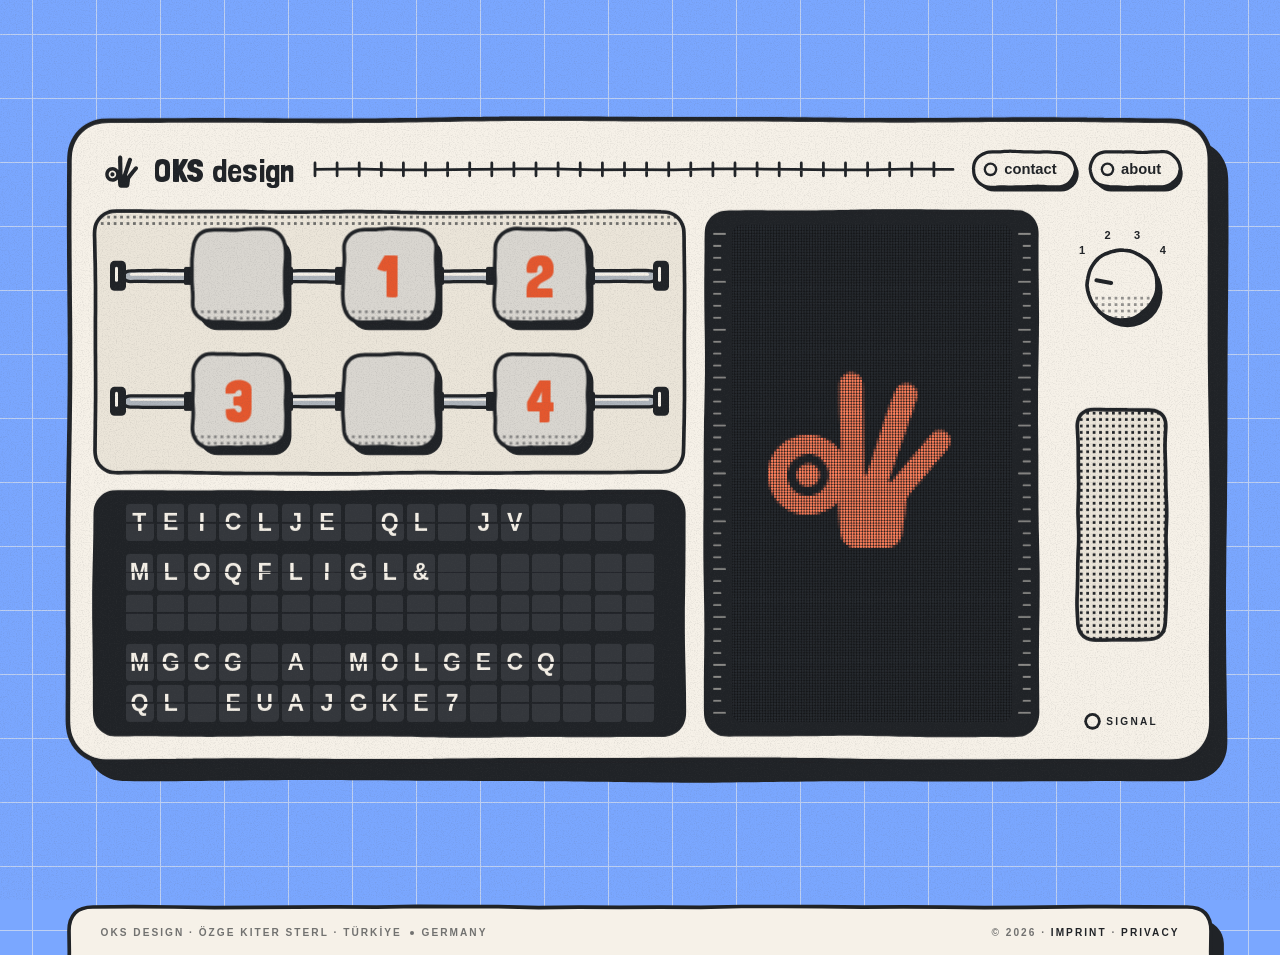
==== index.html @ b447502a "oks.design: the portfolio as one device Lids on axles, a split-flap board and a dot screen, drawn in" ====
<!doctype html>
<html lang="en">
<head>
<meta charset="utf-8">
<meta name="viewport" content="width=device-width, initial-scale=1, viewport-fit=cover">
<title>OKS design</title>
<meta name="description" content="Linpile, WrapChat, Kitchen Guide and Bramblewick, designed and built by OKS design.">
<meta name="theme-color" content="#7aa7ff">
<link rel="icon" href="img/logos/oks-hand.svg" type="image/svg+xml">
<link rel="preload" href="fonts/switzer-bold.woff" as="font" type="font/woff" crossorigin>
<link rel="preload" href="fonts/londrina-solid-900.woff2" as="font" type="font/woff2" crossorigin>
<link rel="stylesheet" href="css/site.css">
</head>
<body>

<main class="world">
  <div class="fold">
  <div class="device-wrap">
  <div class="device-shadow"></div>
  <div class="device">

    <header class="strip">
      <a class="badge" href="./" aria-label="OKS design, home"><img src="img/logos/oks-hand.svg" alt=""><span class="wordmark"><b>OKS</b> design</span></a>
      <span class="strip-rule" aria-hidden="true"></span>
      <nav class="keys">
        <button type="button" class="key" data-mode="contact"><i></i>contact</button>
        <button type="button" class="key" data-mode="about"><i></i>about</button>
      </nav>
    </header>

    <section class="bay lids" aria-label="Projects">
      <!-- axles, links and lids come from js/site.js -->
    </section>

    <a class="bay dark board" aria-hidden="true"></a>

    <div class="bay dark screen">
      <span class="scale left" aria-hidden="true"></span>
      <div class="screen-glass">
        <canvas></canvas>
        <video muted playsinline loop preload="none"></video>
      </div>
      <span class="scale right" aria-hidden="true"></span>
    </div>

    <div class="controls" aria-hidden="true">
      <div class="dial">
        <span class="dial-tick" style="--a:-45deg">1</span>
        <span class="dial-tick" style="--a:-15deg">2</span>
        <span class="dial-tick" style="--a:15deg">3</span>
        <span class="dial-tick" style="--a:45deg">4</span>
        <span class="dial-knob"><span class="dial-pointer"></span></span>
      </div>
      <div class="grille"></div>
      <div class="signal"><span class="signal-led"></span><span class="signal-text">signal</span></div>
    </div>


  </div>
  </div>
  </div>

  <footer class="base">
    <div class="base-text">
      <span>OKS design · <span class="keep">Özge Kıter Sterl</span> · <span class="keep"><span lang="tr">Türkiye</span> <i class="dot" aria-hidden="true"></i> Germany</span></span>
      <span>© 2026 · <a href="imprint.html">imprint</a> · <a href="privacy.html">privacy</a></span>
    </div>
  </footer>
  <p class="said" aria-live="polite"></p>
</main>

<div class="portal" hidden>
  <div class="portal-mark"></div>
  <button type="button" class="portal-exit">back</button>
</div>

<div class="cursor" aria-hidden="true"><span></span></div>

<script src="js/site.js"></script>
</body>
</html>
---- css/site.css ----
@font-face { font-family: Switzer; src: url(../fonts/switzer-medium.woff) format("woff"); font-weight: 500; font-display: swap; }
@font-face { font-family: Switzer; src: url(../fonts/switzer-semibold.woff) format("woff"); font-weight: 600; font-display: swap; }
@font-face { font-family: Switzer; src: url(../fonts/switzer-bold.woff) format("woff"); font-weight: 700; font-display: swap; }
/* hand-drawn display face for the numbers and the wordmark */
@font-face { font-family: "Londrina Solid"; src: url(../fonts/londrina-solid-300.woff2) format("woff2"); font-weight: 300; font-display: swap; }
@font-face { font-family: "Londrina Solid"; src: url(../fonts/londrina-solid-400.woff2) format("woff2"); font-weight: 400; font-display: swap; }
@font-face { font-family: "Londrina Solid"; src: url(../fonts/londrina-solid-900.woff2) format("woff2"); font-weight: 900; font-display: swap; }

/* how far a lid has turned on its axle; registered so it animates and can drive the shadow */
@property --turn { syntax: "<angle>"; inherits: true; initial-value: 0deg; }

/* Print illustration: flat fills, hand-drawn ink outlines (js/site.js draws them),
   solid ink shadows down and to the right, halftone dots for shade, paper grain. */
:root {
  /* the portfolio's colours, from personal-logo/oks-design/build.py */
  --ink: #202327;
  --cream: #f6f1e8;
  --orange: #e4572e;
  --blue: #7aa7ff;
  --grey: #d9d6d0;      /* lids */
  --grey-edge: #b9b3a8; /* a lid's thickness */
  --bay: #ebe5d9;
  --steel: #aeb4bb;
  --flap: #34373c;

  /* the device is drawn in design units, 1240 x 696 of them, seen straight from the front */
  --u: min(calc((100vw - 120px) / 1260), calc((100svh - 90px) / 740), 1.3px);
  --dw: 1240; /* the device's width in design units; the base under it matches */

  /* halftone: ink dots on whatever is underneath */
  --dots: radial-gradient(circle, var(--ink) calc(1.6 * var(--u)), transparent calc(1.7 * var(--u))) 0 0 / calc(7 * var(--u)) calc(7 * var(--u));
}

*, *::before, *::after { box-sizing: border-box; }

html, body { height: 100%; }

body {
  margin: 0;
  color: var(--ink);
  font: 500 16px/1.4 Switzer, "Helvetica Neue", Arial, sans-serif;
  -webkit-font-smoothing: antialiased;
  overflow-x: hidden;
  /* blue grid paper */
  background:
    url("data:image/svg+xml,%3Csvg xmlns='http://www.w3.org/2000/svg' width='64' height='64'%3E%3Cpath d='M64 0H0V64' fill='none' stroke='%23f6f1e8' stroke-opacity='.55' stroke-width='2'/%3E%3C/svg%3E") center / 64px 64px,
    var(--blue);
}

/* paper grain over everything */
body::after {
  content: "";
  position: fixed;
  inset: 0;
  z-index: 30;
  pointer-events: none;
  opacity: 0.35;
  background: url("data:image/svg+xml,%3Csvg xmlns='http://www.w3.org/2000/svg' width='260' height='260'%3E%3Cfilter id='n'%3E%3CfeTurbulence type='fractalNoise' baseFrequency='.85' numOctaves='2' seed='2'/%3E%3CfeColorMatrix values='0 0 0 0 .1 0 0 0 0 .1 0 0 0 0 .1 0 0 0 .9 -.42'/%3E%3C/filter%3E%3Crect width='100%25' height='100%25' filter='url(%23n)'/%3E%3C/svg%3E");
}

button { font: inherit; color: inherit; background: none; border: 0; padding: 0; cursor: pointer; }

:focus-visible { outline: 3px solid var(--orange); outline-offset: 3px; }

/* the hand-drawn outlines and shadows js/site.js adds */
.ink {
  position: absolute;
  left: 0;
  top: 0;
  overflow: visible;
  pointer-events: none;
}
.ink path { fill: none; stroke: var(--ink); stroke-linejoin: round; stroke-linecap: round; }
.ink.fill path { fill: var(--ink); stroke: none; }

.world {
  min-height: 100%;
  display: flex;
  flex-direction: column;
  align-items: center;
  transition: transform 0.9s cubic-bezier(0.7, 0, 0.2, 1), opacity 0.9s cubic-bezier(0.7, 0, 0.2, 1);
}
body.entering .world { transform: scale(1.5); opacity: 0; }

/* ---------- the device ---------- */

/* the device fills the first screen; its base waits just below, a short scroll away */
.fold {
  flex: none;
  width: 100%;
  min-height: 100svh;
  display: grid;
  place-items: center;
}
/* lifted by half its shadow, so device and shadow sit centred together */
.device-wrap { position: relative; translate: 0 calc(-11 * var(--u)); }
/* its solid shadow, drawn by js as a filled ink shape */
.device-shadow { position: absolute; inset: 0; transform: translate(calc(18 * var(--u)), calc(22 * var(--u))); }

.device {
  position: relative;
  display: grid;
  grid-template-columns: calc(640 * var(--u)) calc(360 * var(--u)) calc(136 * var(--u));
  grid-template-rows: calc(52 * var(--u)) calc(284 * var(--u)) calc(264 * var(--u));
  grid-template-areas:
    "strip strip strip"
    "lids screen controls"
    "board screen controls";
  gap: calc(20 * var(--u)) calc(24 * var(--u));
  padding: calc(28 * var(--u));
  border-radius: calc(40 * var(--u));
  background: var(--cream);
}

.bay {
  position: relative;
  border-radius: calc(22 * var(--u));
  background: var(--bay);
}
.bay.dark { background: var(--ink); }

/* ---------- top strip: logo, a printed rule, two keys ---------- */

.strip {
  grid-area: strip;
  display: flex;
  align-items: center;
  gap: calc(22 * var(--u));
  padding: 0 calc(6 * var(--u));
}

.badge {
  display: flex;
  align-items: center;
  gap: calc(12 * var(--u));
  color: var(--ink);
  text-decoration: none;
}
.badge img { display: block; height: calc(40 * var(--u)); width: auto; }

/* OKS design: OKS black, design regular, as in the logo files */
.wordmark {
  font-family: "Londrina Solid", Switzer, sans-serif;
  font-weight: 400;
  font-size: calc(36 * var(--u));
  line-height: 1;
  letter-spacing: 0.01em;
  white-space: nowrap;
  padding-top: calc(3 * var(--u));
}
.wordmark b { font-weight: 900; }

.strip-rule { position: relative; flex: 1; height: calc(16 * var(--u)); }

.keys { display: flex; gap: calc(16 * var(--u)); }

.key {
  position: relative;
  display: flex;
  align-items: center;
  gap: calc(10 * var(--u));
  height: calc(38 * var(--u));
  padding: 0 calc(20 * var(--u)) 0 calc(14 * var(--u));
  border-radius: calc(19 * var(--u));
  font-size: calc(16 * var(--u));
  font-weight: 600;
  background: var(--cream);
  box-shadow: calc(4 * var(--u)) calc(5 * var(--u)) 0 var(--ink);
  transition: transform 0.12s, box-shadow 0.12s;
}
.key i {
  width: calc(10 * var(--u));
  height: calc(10 * var(--u));
  border-radius: 50%;
  background: var(--cream);
  box-shadow: 0 0 0 calc(2.5 * var(--u)) var(--ink);
  transition: background 0.2s;
}
/* pressed: the key sits down onto its shadow */
.key:active, .key.on {
  transform: translate(calc(4 * var(--u)), calc(5 * var(--u)));
  box-shadow: 0 0 0 var(--ink);
}
.key.on i { background: var(--orange); }

/* ---------- lids on axles ---------- */

.lids {
  --s: calc(100 * var(--u));   /* lid size */
  --gx: calc(64 * var(--u));   /* gap between lids on an axle */
  --gy: calc(36 * var(--u));   /* gap between the two axles */
  --x0: calc((640 * var(--u) - 3 * var(--s) - 2 * var(--gx)) / 2);
  --y0: calc(20 * var(--u));   /* top row, just under the shaded edge of the bay */
  --r: calc(20 * var(--u));    /* corner radius */
  --t: calc(12 * var(--u));    /* thickness */
  grid-area: lids;
}
/* shade under the overhanging top edge of the bay */
.lids::before {
  content: "";
  position: absolute;
  left: calc(4 * var(--u));
  right: calc(4 * var(--u));
  top: calc(3 * var(--u));
  height: calc(15 * var(--u));
  border-radius: calc(18 * var(--u)) calc(18 * var(--u)) 0 0;
  background: var(--dots);
  opacity: 0.6;
}

.axle {
  position: absolute;
  left: calc(30 * var(--u));
  right: calc(30 * var(--u));
  top: calc(var(--y0) + var(--s) / 2 - 6 * var(--u) + (var(--row) - 1) * (var(--s) + var(--gy)));
  height: calc(12 * var(--u));
  border-radius: calc(6 * var(--u));
  background: var(--steel);
}
/* a highlight along the bar */
.axle::before {
  content: "";
  position: absolute;
  left: calc(8 * var(--u));
  right: calc(8 * var(--u));
  top: calc(3 * var(--u));
  height: calc(2.5 * var(--u));
  border-radius: 99px;
  background: var(--cream);
}

.bearing {
  position: absolute;
  top: calc(var(--y0) + var(--s) / 2 - 16 * var(--u) + (var(--row) - 1) * (var(--s) + var(--gy)));
  width: calc(18 * var(--u));
  height: calc(32 * var(--u));
  border-radius: calc(5 * var(--u));
  background: var(--ink);
}
.bearing::before {
  content: "";
  position: absolute;
  left: calc(6 * var(--u));
  top: calc(6 * var(--u));
  bottom: calc(10 * var(--u));
  width: calc(2.5 * var(--u));
  border-radius: 99px;
  background: var(--cream);
}
.bearing.left { left: calc(16 * var(--u)); }
.bearing.right { right: calc(16 * var(--u)); }

.lid {
  position: absolute;
  left: calc(var(--x0) + (var(--col) - 1) * (var(--s) + var(--gx)));
  top: calc(var(--y0) + (var(--row) - 1) * (var(--s) + var(--gy)));
  width: var(--s);
  height: var(--s);
  perspective: calc(600 * var(--u));
  --turn: 0deg;
  transition: --turn 0.5s cubic-bezier(0.3, 1.6, 0.5, 1);
}
.lid.blank { cursor: default; }

/* collars where the axle meets the lid */
.lid::before, .lid::after {
  content: "";
  position: absolute;
  top: calc(50% - 10 * var(--u));
  width: calc(9 * var(--u));
  height: calc(20 * var(--u));
  border-radius: calc(2 * var(--u));
  background: var(--ink);
}
.lid::before { left: calc(-9 * var(--u)); }
.lid::after { right: calc(-9 * var(--u)); }

/* the solid shadow in the bay narrows as the lid turns edge-on */
.lid-shadow {
  position: absolute;
  inset: 0;
  border-radius: var(--r);
  background: var(--ink);
  transform: translate(calc(7 * var(--u)), calc(9 * var(--u))) scaleY(cos(var(--turn)));
}

.lid-body {
  position: absolute;
  inset: 0;
  transform-style: preserve-3d;
  transform: rotateX(var(--turn));
}

/* thickness: the same rounded shape stacked through the depth, inked at both ends */
.lid-slice {
  position: absolute;
  inset: 0;
  border-radius: var(--r);
  background: var(--grey-edge);
  transform: translateZ(var(--z));
}
.lid-slice.end { background: var(--ink); }

.lid-front, .lid-back {
  position: absolute;
  inset: 0;
  border-radius: var(--r);
  background: var(--grey);
  backface-visibility: hidden;
  display: grid;
  place-items: center;
}
.lid-front { transform: translateZ(calc(var(--t) / 2)); }
.lid-back { transform: rotateX(180deg) translateZ(calc(var(--t) / 2)); }

/* halftone shade on the lower part of a face */
/* halftone shade: two rows of dots along the bottom of a face, clipped to its corners */
.lid-shade {
  position: absolute;
  inset: 0;
  border-radius: var(--r);
  background: radial-gradient(circle, var(--ink) calc(1.6 * var(--u)), transparent calc(1.7 * var(--u)))
    0 calc(100% - 1 * var(--u)) / calc(7 * var(--u)) calc(7 * var(--u));
  -webkit-mask: linear-gradient(to top, #000 calc(15 * var(--u)), transparent 0);
  mask: linear-gradient(to top, #000 calc(15 * var(--u)), transparent 0);
  opacity: 0.45;
}

.lid-num {
  position: relative;
  font-family: "Londrina Solid", Switzer, sans-serif;
  font-weight: 900;
  font-size: calc(62 * var(--u));
  line-height: 1;
  color: var(--orange);
}

.lid-art { position: relative; width: 100%; height: 100%; display: grid; place-items: center; }
.lid-art img { width: 60%; height: 60%; object-fit: contain; }
.lid-art img.icon { width: 42%; height: 42%; }

.lid:focus-visible { outline: none; }
.lid:focus-visible .lid-front, .lid:focus-visible .lid-back { outline: calc(3 * var(--u)) solid var(--orange); outline-offset: calc(5 * var(--u)); }

/* motion marks beside a lid that moves, as in a print illustration */
.lid-marks {
  position: absolute;
  left: calc(-24 * var(--u));
  right: calc(-24 * var(--u));
  top: calc(-14 * var(--u));
  height: calc(40 * var(--u));
  opacity: 0;
  transition: opacity 0.15s;
}
.lid-marks .ink path { stroke-width: calc(3 * var(--u)); }

/* hover is only a hint: the lid tips back, its edge shows, it twitches */
@media (hover: hover) {
  .lid.project:not(.open):not(.social):hover { --turn: 26deg; }
  .lid.project:not(.open):not(.social):hover .lid-marks { opacity: 1; }
  /* on contact, a lid with a link tips the other way, showing it moves */
  .lid.linked:not(.chosen):hover { --turn: 156deg; }
  .lid.linked:hover .lid-marks { opacity: 1; }
}
.lid.open {
  --turn: 180deg;
  transition: --turn 1s cubic-bezier(0.5, -0.15, 0.25, 1.15);
}
.lid.closing { transition: --turn 0.75s cubic-bezier(0.5, 0, 0.3, 1.15); }
/* contact: every lid turns over in a wave */
.lid.social {
  --turn: 180deg;
  transition: --turn 1s cubic-bezier(0.5, -0.15, 0.25, 1.15);
}
.lid.linked { cursor: pointer; }
/* about: the lid whose facts are on the board stays tipped back */
.lid.chosen { --turn: 150deg; }
.lid.leaving { transition: --turn 0.85s cubic-bezier(0.5, 0, 0.3, 1.15); }

/* a lid turning pulls the blank lid on the same axle along a little */
.lid.nudge { animation: nudge 1s cubic-bezier(0.3, 0, 0.3, 1); }
.lid.nudge .lid-marks { animation: marks 1s; }
@keyframes nudge {
  30% { --turn: 28deg; }
  65% { --turn: -6deg; }
  100% { --turn: 0deg; }
}
@keyframes marks { 0%, 60% { opacity: 1; } 100% { opacity: 0; } }

/* ---------- split-flap board ---------- */

.board {
  --cw: calc(30 * var(--u));
  --ch: calc(40 * var(--u));
  grid-area: board;
  display: grid;
  grid-template-columns: auto;
  align-content: center;
  justify-content: center;
  row-gap: calc(4 * var(--u));
  color: var(--cream);
  text-decoration: none;
}
.board[href] { cursor: pointer; }
/* a little more air between the three groups of rows */
.board-row.gap-before { margin-top: calc(10 * var(--u)); }

.board-row { display: flex; gap: calc(4 * var(--u)); }

.flap {
  position: relative;
  width: var(--cw);
  height: var(--ch);
  perspective: calc(160 * var(--u));
  font-weight: 700;
  font-size: calc(25 * var(--u));
}

.flap-half, .flap-leaf {
  position: absolute;
  left: 0;
  right: 0;
  height: calc(50% - 1 * var(--u));
  overflow: hidden;
  backface-visibility: hidden;
  background: var(--flap);
}
.is-up { top: 0; border-radius: calc(4 * var(--u)) calc(4 * var(--u)) 0 0; transform-origin: bottom; }
.is-down { bottom: 0; border-radius: 0 0 calc(4 * var(--u)) calc(4 * var(--u)); transform-origin: top; }

.flap b {
  position: absolute;
  left: 0;
  right: 0;
  height: var(--ch);
  line-height: var(--ch);
  text-align: center;
  font-weight: inherit;
}
.is-up b { top: 0; }
.is-down b { bottom: 0; }

/* ---------- dot screen ---------- */

.screen {
  grid-area: screen;
  display: flex;
  align-items: center;
  justify-content: center;
  gap: calc(8 * var(--u));
}

/* printed scales either side of the glass */
.scale { position: relative; width: calc(12 * var(--u)); height: calc(520 * var(--u)); }

.screen-glass {
  position: relative;
  width: calc(304 * var(--u));
  height: calc(540 * var(--u));
  border-radius: calc(12 * var(--u));
  background: #17181b;
  overflow: hidden;
}
.screen-glass canvas { position: absolute; inset: 0; width: 100%; height: 100%; }
.screen-glass video { display: none; }

/* ---------- controls: a dial that points at the open project, a grille, a signal light ---------- */

.controls {
  grid-area: controls;
  display: flex;
  flex-direction: column;
  align-items: center;
  justify-content: space-between;
  padding: calc(10 * var(--u)) 0 calc(6 * var(--u));
}

.dial {
  position: relative;
  width: calc(120 * var(--u));
  height: calc(124 * var(--u));
  --angle: -80deg;
}
.dial-tick {
  position: absolute;
  left: 50%;
  top: calc(70 * var(--u));
  width: calc(14 * var(--u));
  margin-left: calc(-7 * var(--u));
  text-align: center;
  font-size: calc(12 * var(--u));
  font-weight: 700;
  line-height: 1;
  transform: rotate(var(--a)) translateY(calc(-62 * var(--u))) rotate(calc(-1 * var(--a)));
  transition: color 0.3s;
}
.dial-tick.on { color: var(--orange); }
.dial-knob {
  position: absolute;
  left: 50%;
  top: calc(70 * var(--u));
  width: calc(76 * var(--u));
  height: calc(76 * var(--u));
  margin: calc(-38 * var(--u)) 0 0 calc(-38 * var(--u));
  border-radius: 50%;
  background: var(--cream);
  box-shadow: calc(6 * var(--u)) calc(8 * var(--u)) 0 var(--ink);
}
.dial-knob::before { /* halftone shade on its lower part, kept inside the circle */
  content: "";
  position: absolute;
  inset: 0;
  border-radius: 50%;
  background: var(--dots);
  -webkit-mask: linear-gradient(to top, #000 34%, transparent 0);
  mask: linear-gradient(to top, #000 34%, transparent 0);
  opacity: 0.45;
}
.dial-pointer {
  position: absolute;
  inset: 0;
  transform: rotate(var(--angle));
  transition: transform 0.9s cubic-bezier(0.4, 1.4, 0.4, 1);
}
.dial-pointer::before {
  content: "";
  position: absolute;
  left: 50%;
  top: calc(8 * var(--u));
  width: calc(5 * var(--u));
  height: calc(20 * var(--u));
  margin-left: calc(-2.5 * var(--u));
  border-radius: 99px;
  background: var(--ink);
}

.grille {
  position: relative;
  width: calc(96 * var(--u));
  height: calc(250 * var(--u));
  border-radius: calc(16 * var(--u));
  background: var(--dots), var(--bay);
}

.signal {
  display: flex;
  align-items: center;
  gap: calc(9 * var(--u));
  font-size: calc(11 * var(--u));
  font-weight: 700;
  letter-spacing: 0.22em;
  text-transform: uppercase;
}
.signal-led {
  width: calc(12 * var(--u));
  height: calc(12 * var(--u));
  border-radius: 50%;
  background: var(--cream);
  box-shadow: 0 0 0 calc(3 * var(--u)) var(--ink);
  transition: background 0.3s;
}
.device.playing .signal-led { background: var(--orange); }

/* the base under the device: rounded on top, running into the bottom of the page */
.base {
  position: relative;
  flex: none;
  width: calc(var(--dw) * var(--u));
  min-height: calc(52 * var(--u));
  margin-top: calc(8 * var(--u)); /* fully out of sight until you scroll */
  display: flex;
  align-items: center;
  padding: calc(4 * var(--u)) calc(34 * var(--u)) 0;
  border-radius: calc(26 * var(--u)) calc(26 * var(--u)) 0 0;
  background: var(--cream);
  box-shadow: calc(14 * var(--u)) calc(14 * var(--u)) 0 var(--ink);
}
.base-text {
  position: relative;
  width: 100%;
  display: flex;
  justify-content: space-between;
  gap: calc(20 * var(--u));
  font-size: max(10px, calc(11 * var(--u)));
  font-weight: 600;
  letter-spacing: 0.2em;
  line-height: 1;
  text-transform: uppercase;
  color: rgb(32 35 39 / 0.62);
}
.base a { color: var(--ink); text-decoration: none; }
.base a:hover { color: var(--orange); }
.base .keep { white-space: nowrap; }
/* a small solid circle between the two countries */
.base .dot {
  display: inline-block;
  width: 0.4em;
  height: 0.4em;
  margin: 0 0.3em;
  border-radius: 50%;
  background: currentColor;
  vertical-align: 0.15em;
}

.said {
  position: absolute;
  width: 1px;
  height: 1px;
  overflow: hidden;
  clip-path: inset(50%);
  white-space: nowrap;
}

/* ---------- zooming into a project ---------- */

.portal {
  position: fixed;
  z-index: 40;
  overflow: hidden;
}
.portal[hidden] { display: none; }

.portal-mark { position: absolute; }
.portal-mono, .portal-color { position: absolute; inset: 0; display: grid; place-items: center; }
.portal-mono img, .portal-color img { width: 100%; height: 100%; object-fit: contain; }
.portal-color svg { width: 100%; height: 100%; overflow: visible; }
.portal-color { opacity: 0; }

.portal-exit {
  position: absolute;
  top: 28px;
  left: 36px;
  font-size: 16px;
  font-weight: 600;
  color: var(--portal-ink, var(--ink));
  opacity: 0;
  transition: opacity 0.4s;
}
.portal.arrived .portal-exit { opacity: 1; }
.portal-exit::before { content: "\2190  "; }

/* the logos' loading loops */
.loop-linpile .portal-color path { animation: pile 2.6s cubic-bezier(0.3, 1.3, 0.5, 1) infinite both; }
.loop-linpile .portal-color path:nth-of-type(2) { animation-delay: 0.14s; }
.loop-linpile .portal-color path:nth-of-type(3) { animation-delay: 0.28s; }
.loop-linpile .portal-color path:nth-of-type(4) { animation-delay: 0.42s; }
@keyframes pile {
  0% { transform: translateY(-140px); opacity: 0; }
  14% { transform: translateY(0); opacity: 1; }
  74% { transform: translateY(0); opacity: 1; }
  88%, 100% { transform: translateY(30px); opacity: 0; }
}

.loop-wrapchat .portal-color svg { animation: wrap 2.2s cubic-bezier(0.6, 0, 0.3, 1) infinite; }
@keyframes wrap {
  0%, 20% { transform: perspective(600px) rotateY(0deg); }
  70%, 100% { transform: perspective(600px) rotateY(360deg); }
}

@property --sweep { syntax: "<angle>"; inherits: false; initial-value: 0deg; }
.loop-bramblewick .portal-color img {
  -webkit-mask: conic-gradient(#000 var(--sweep), transparent 0);
  mask: conic-gradient(#000 var(--sweep), transparent 0);
  animation: grow 2.8s cubic-bezier(0.5, 0, 0.4, 1) infinite;
}
@keyframes grow {
  0% { --sweep: 0deg; opacity: 1; }
  60%, 85% { --sweep: 360deg; opacity: 1; }
  100% { --sweep: 360deg; opacity: 0; }
}

.loop-kitchen-guide .portal-color path { animation: search 1.8s linear infinite; }
@keyframes search {
  0%, 100% { transform: translate(0, -3px); }
  25% { transform: translate(3px, 0); }
  50% { transform: translate(0, 3px); }
  75% { transform: translate(-3px, 0); }
}

/* ---------- cursor: an inked drop whose point is the click spot ---------- */

.cursor {
  position: fixed;
  left: 0;
  top: 0;
  z-index: 60;
  pointer-events: none;
  width: 64px;
  height: 64px;
  border-radius: 0 50% 50% 50%;
  transform-origin: 0 0;
  display: grid;
  place-items: center;
  background: var(--ink);
  color: var(--cream);
  font-size: 13px;
  font-weight: 700;
  letter-spacing: 0.04em;
  box-shadow: 4px 5px 0 rgb(32 35 39 / 0.35);
  transform: translate(var(--x, -100px), var(--y, -100px)) scale(0);
  transition: transform 0.25s cubic-bezier(0.3, 1.4, 0.5, 1), background 0.25s;
}
.cursor.show { transform: translate(var(--x), var(--y)) scale(1); }
.cursor.enter, .cursor.write { background: var(--orange); box-shadow: 4px 5px 0 var(--ink); }

@media (pointer: fine) {
  html.js .lid.project, html.js .lid.linked, html.js .board[href] { cursor: none; }
}

/* ---------- phones: the device stands upright, the lids at the bottom within thumb reach ---------- */

@media (max-width: 860px), (max-aspect-ratio: 1/1) {
  :root { --u: min(calc((100vw - 40px) / 700), 1px); --dw: 696; }
  body { overflow-y: auto; }
  .fold { padding: 18px 0; }
  .device {
    grid-template-columns: calc(360 * var(--u)) calc(256 * var(--u));
    grid-template-rows: calc(52 * var(--u)) calc(568 * var(--u)) calc(264 * var(--u)) calc(284 * var(--u));
    grid-template-areas: "strip strip" "screen controls" "board board" "lids lids";
  }
  /* the base: its text in centred lines */
  .base { padding: calc(20 * var(--u)) calc(24 * var(--u)) calc(26 * var(--u)); }
  .base-text {
    flex-direction: column;
    align-items: center;
    gap: calc(16 * var(--u));
    font-size: max(10px, calc(15 * var(--u)));
    letter-spacing: 0.14em;
    line-height: 1.5;
    text-align: center;
    text-wrap: balance;
  }
  .controls { padding: calc(30 * var(--u)) 0 calc(14 * var(--u)); }
  .dial { transform: scale(1.3); transform-origin: top; }
  .grille { width: calc(150 * var(--u)); height: calc(230 * var(--u)); }
  .signal { font-size: calc(14 * var(--u)); }
  .key { font-size: calc(20 * var(--u)); height: calc(46 * var(--u)); }
  .badge img { height: calc(46 * var(--u)); }
  .wordmark { font-size: calc(40 * var(--u)); }
  .portal-exit { top: 20px; left: 20px; }
}

@media (prefers-reduced-motion: reduce) {
  .lid, .lid.open, .lid.closing, .lid.social, .lid.leaving { transition-duration: 0.01s; }
  .lid.nudge, .lid.nudge .lid-marks, [class*="loop-"] .portal-color svg, [class*="loop-"] .portal-color img, [class*="loop-"] .portal-color path { animation: none !important; }
}
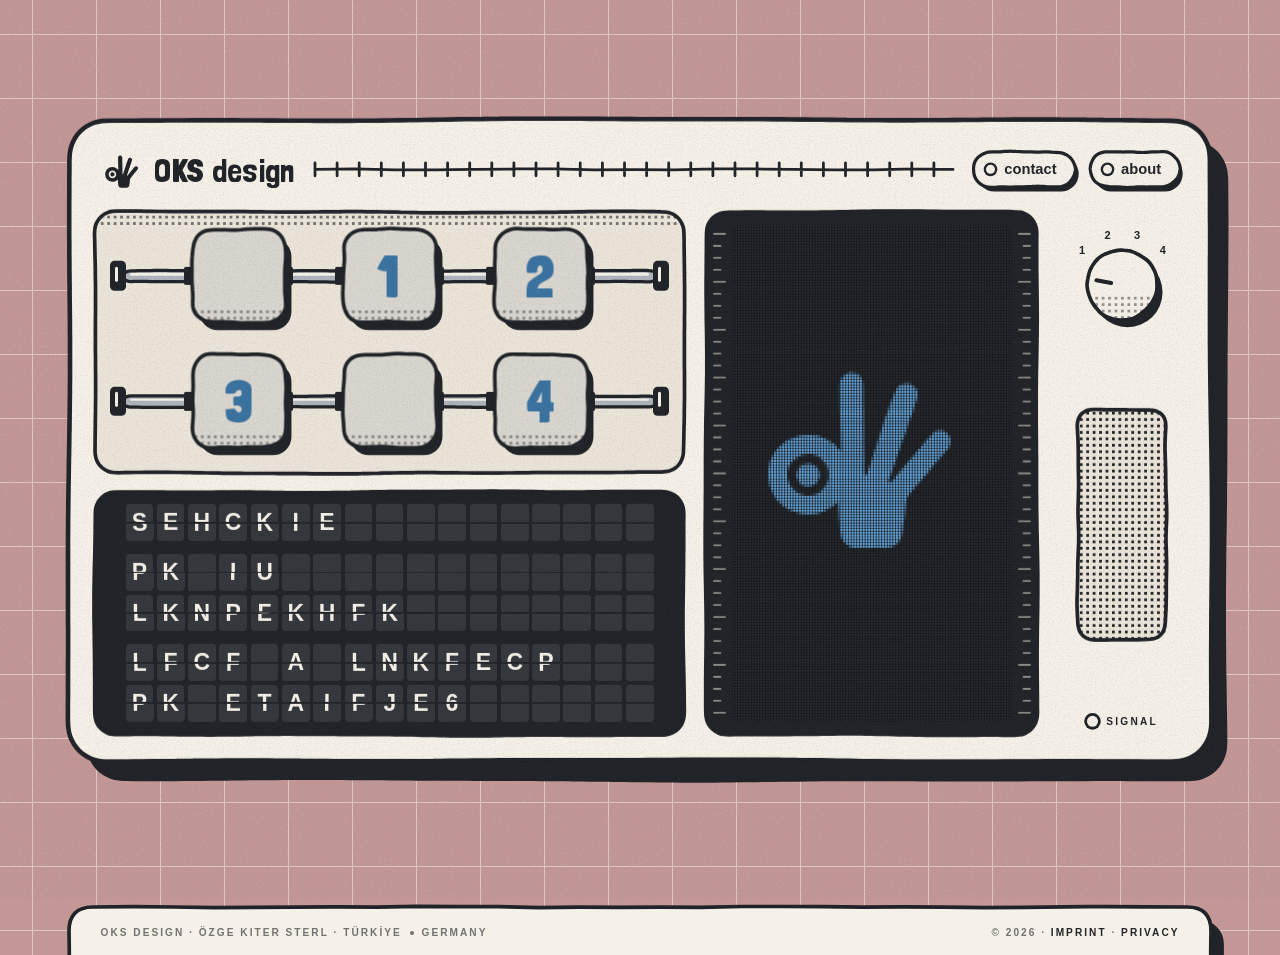
==== commit ada8a220: "Cobalt on dusty pink; new welcome and project descriptions Co-Authored-By: Claude Opus 5.5 <noreply@" ====
--- a/index.html
+++ b/index.html
@@ -5,7 +5,7 @@
 <meta name="viewport" content="width=device-width, initial-scale=1, viewport-fit=cover">
 <title>OKS design</title>
 <meta name="description" content="Linpile, WrapChat, Kitchen Guide and Bramblewick, designed and built by OKS design.">
-<meta name="theme-color" content="#7aa7ff">
+<meta name="theme-color" content="#c49797">
 <link rel="icon" href="img/logos/oks-hand.svg" type="image/svg+xml">
 <link rel="preload" href="fonts/switzer-bold.woff" as="font" type="font/woff" crossorigin>
 <link rel="preload" href="fonts/londrina-solid-900.woff2" as="font" type="font/woff2" crossorigin>
@@ -77,5 +77,6 @@
 <div class="cursor" aria-hidden="true"><span></span></div>
 
 <script src="js/site.js"></script>
+<script src="tools/tune.js"></script>
 </body>
 </html>
--- a/css/site.css
+++ b/css/site.css
@@ -15,8 +15,8 @@
   /* the portfolio's colours, from personal-logo/oks-design/build.py */
   --ink: #202327;
   --cream: #f6f1e8;
-  --orange: #e4572e;
-  --blue: #7aa7ff;
+  --accent: #3a72a0; /* accent: cobalt blue, chosen 14 Oct 2026 (option 3, deepened from #437fad so the lid numbers read). Earlier: orange #e4572e, then reds on trial */
+  --ground: #c49797; /* the dusty pink grid paper (was blue #7aa7ff) */
   --grey: #d9d6d0;      /* lids */
   --grey-edge: #b9b3a8; /* a lid's thickness */
   --bay: #ebe5d9;
@@ -44,7 +44,7 @@
   /* blue grid paper */
   background:
     url("data:image/svg+xml,%3Csvg xmlns='http://www.w3.org/2000/svg' width='64' height='64'%3E%3Cpath d='M64 0H0V64' fill='none' stroke='%23f6f1e8' stroke-opacity='.55' stroke-width='2'/%3E%3C/svg%3E") center / 64px 64px,
-    var(--blue);
+    var(--ground);
 }
 
 /* paper grain over everything */
@@ -60,7 +60,7 @@
 
 button { font: inherit; color: inherit; background: none; border: 0; padding: 0; cursor: pointer; }
 
-:focus-visible { outline: 3px solid var(--orange); outline-offset: 3px; }
+:focus-visible { outline: 3px solid var(--accent); outline-offset: 3px; }
 
 /* the hand-drawn outlines and shadows js/site.js adds */
 .ink {
@@ -181,7 +181,7 @@
   transform: translate(calc(4 * var(--u)), calc(5 * var(--u)));
   box-shadow: 0 0 0 var(--ink);
 }
-.key.on i { background: var(--orange); }
+.key.on i { background: var(--accent); }
 
 /* ---------- lids on axles ---------- */
 
@@ -332,7 +332,7 @@
   font-weight: 900;
   font-size: calc(62 * var(--u));
   line-height: 1;
-  color: var(--orange);
+  color: var(--accent);
 }
 
 .lid-art { position: relative; width: 100%; height: 100%; display: grid; place-items: center; }
@@ -340,7 +340,7 @@
 .lid-art img.icon { width: 42%; height: 42%; }
 
 .lid:focus-visible { outline: none; }
-.lid:focus-visible .lid-front, .lid:focus-visible .lid-back { outline: calc(3 * var(--u)) solid var(--orange); outline-offset: calc(5 * var(--u)); }
+.lid:focus-visible .lid-front, .lid:focus-visible .lid-back { outline: calc(3 * var(--u)) solid var(--accent); outline-offset: calc(5 * var(--u)); }
 
 /* motion marks beside a lid that moves, as in a print illustration */
 .lid-marks {
@@ -494,7 +494,7 @@
   transform: rotate(var(--a)) translateY(calc(-62 * var(--u))) rotate(calc(-1 * var(--a)));
   transition: color 0.3s;
 }
-.dial-tick.on { color: var(--orange); }
+.dial-tick.on { color: var(--accent); }
 .dial-knob {
   position: absolute;
   left: 50%;
@@ -559,7 +559,7 @@
   box-shadow: 0 0 0 calc(3 * var(--u)) var(--ink);
   transition: background 0.3s;
 }
-.device.playing .signal-led { background: var(--orange); }
+.device.playing .signal-led { background: var(--accent); }
 
 /* the base under the device: rounded on top, running into the bottom of the page */
 .base {
@@ -589,7 +589,7 @@
   color: rgb(32 35 39 / 0.62);
 }
 .base a { color: var(--ink); text-decoration: none; }
-.base a:hover { color: var(--orange); }
+.base a:hover { color: var(--accent); }
 .base .keep { white-space: nowrap; }
 /* a small solid circle between the two countries */
 .base .dot {
@@ -701,7 +701,7 @@
   transition: transform 0.25s cubic-bezier(0.3, 1.4, 0.5, 1), background 0.25s;
 }
 .cursor.show { transform: translate(var(--x), var(--y)) scale(1); }
-.cursor.enter, .cursor.write { background: var(--orange); box-shadow: 4px 5px 0 var(--ink); }
+.cursor.enter, .cursor.write { background: var(--accent); box-shadow: 4px 5px 0 var(--ink); }
 
 @media (pointer: fine) {
   html.js .lid.project, html.js .lid.linked, html.js .board[href] { cursor: none; }
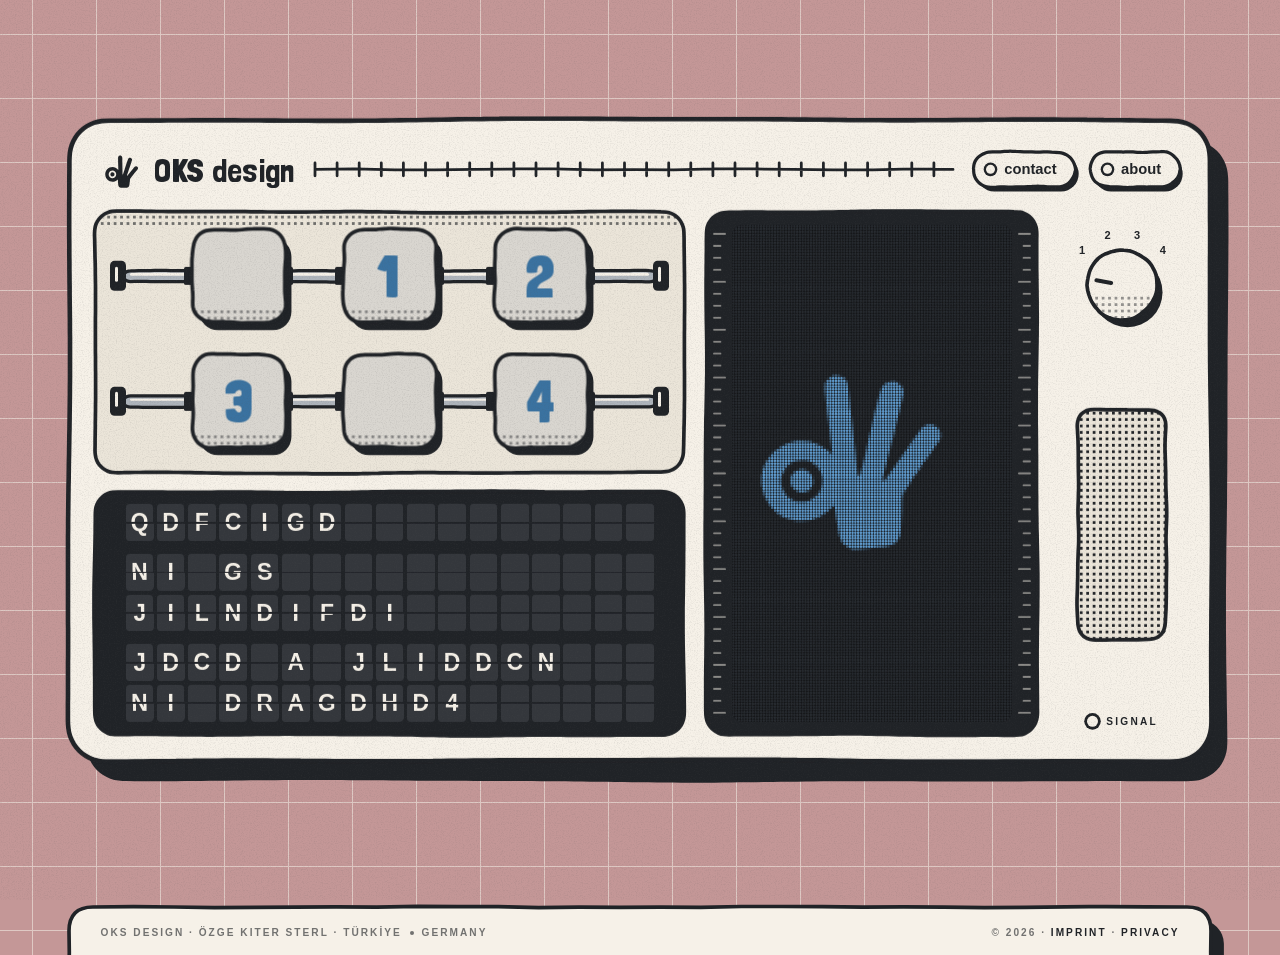
==== commit 87f31beb: "Load the colour picker only with ?tune Co-Authored-By: Claude Opus 5.5 <noreply@anthropic.com>" ====
--- a/index.html
+++ b/index.html
@@ -77,6 +77,5 @@
 <div class="cursor" aria-hidden="true"><span></span></div>
 
 <script src="js/site.js"></script>
-<script src="tools/tune.js"></script>
 </body>
 </html>
